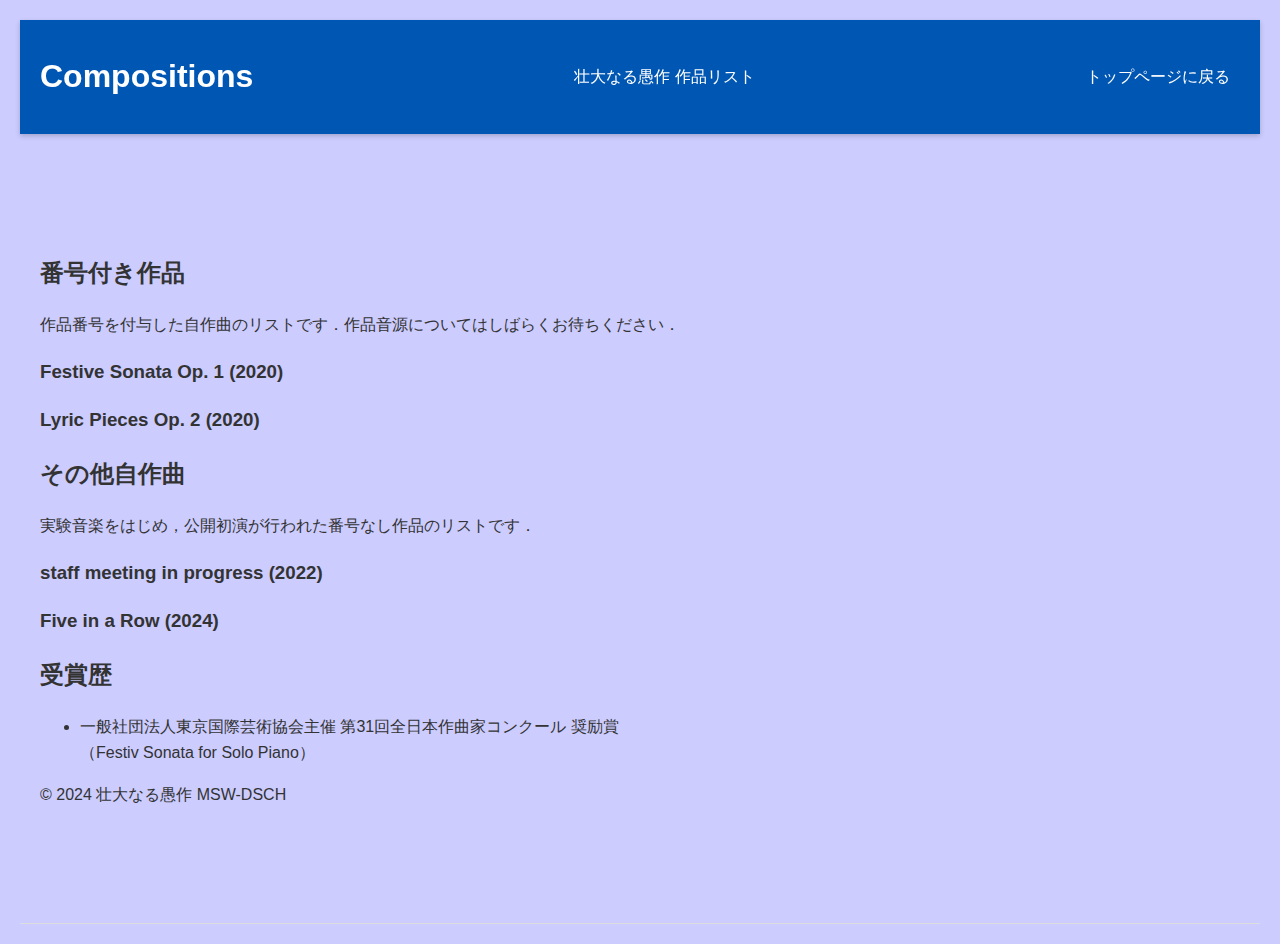
==== composition/index.html @ 325f62fa "made files" ====
<!DOCTYPE html>
<html lang="ja">
<head>
    <meta charset="UTF-8">
    <meta name="viewport" content="width=device-width, initial-scale=1.0">
    <title>作品集</title>
    <link rel="stylesheet" href="../style.css">
</head>
<body>
    <header>
        <h1>Compositions</h1>
        <p>壮大なる愚作 作品リスト</p>
        <a href="../index.html">トップページに戻る</a>
    </header>
    <section id="opus">
        <h2>番号付き作品</h2>
        <p>
            作品番号を付与した自作曲のリストです．作品音源についてはしばらくお待ちください．
        </p>
            <h3>Festive Sonata Op. 1 (2020)</h3>
            <h3>Lyric Pieces Op. 2 (2020)</h3>
        <h2>その他自作曲</h2>
        <p>
            実験音楽をはじめ，公開初演が行われた番号なし作品のリストです．
        </p>
            <h3>staff meeting in progress (2022)</h3>
            <h3>Five in a Row (2024)</h3>
        <h2>受賞歴</h2>
        <ul>
            <li>
                一般社団法人東京国際芸術協会主催 第31回全日本作曲家コンクール 奨励賞<br>
                （Festiv Sonata for Solo Piano）
            </li>
        </ul>
    <footer>
        <p>© 2024 壮大なる愚作 MSW-DSCH</p>
    </footer>
</body>
</html>
---- style.css ----
/* 全体のスタイル */
body {
    font-family: sans-serif, "MS Pゴシック";
    line-height: 1.6;
    margin: 20px;
    background-color: #CCCCFF;
    color: #333;
}

/* ヘッダーのスタイル */
header {
    position: sticky;
    top: 0;
    background-color: #0056b3;
    color: white;
    padding: 10px 20px;
    display: flex;
    justify-content: space-between;
    align-items: center;
    z-index: 1000; /* 他の要素の上に表示 */
    box-shadow: 0 2px 5px rgba(0, 0, 0, 0.2);
}

/* ヘッダー内のリンク */
header a {
    color: white;
    text-decoration: none;
    margin: 0 10px;
}

header a:hover {
    text-decoration: underline;
}

/* 各セクションのスタイル */
section {
    padding: 100px 20px;
    border-bottom: 1px solid #ddd;
}
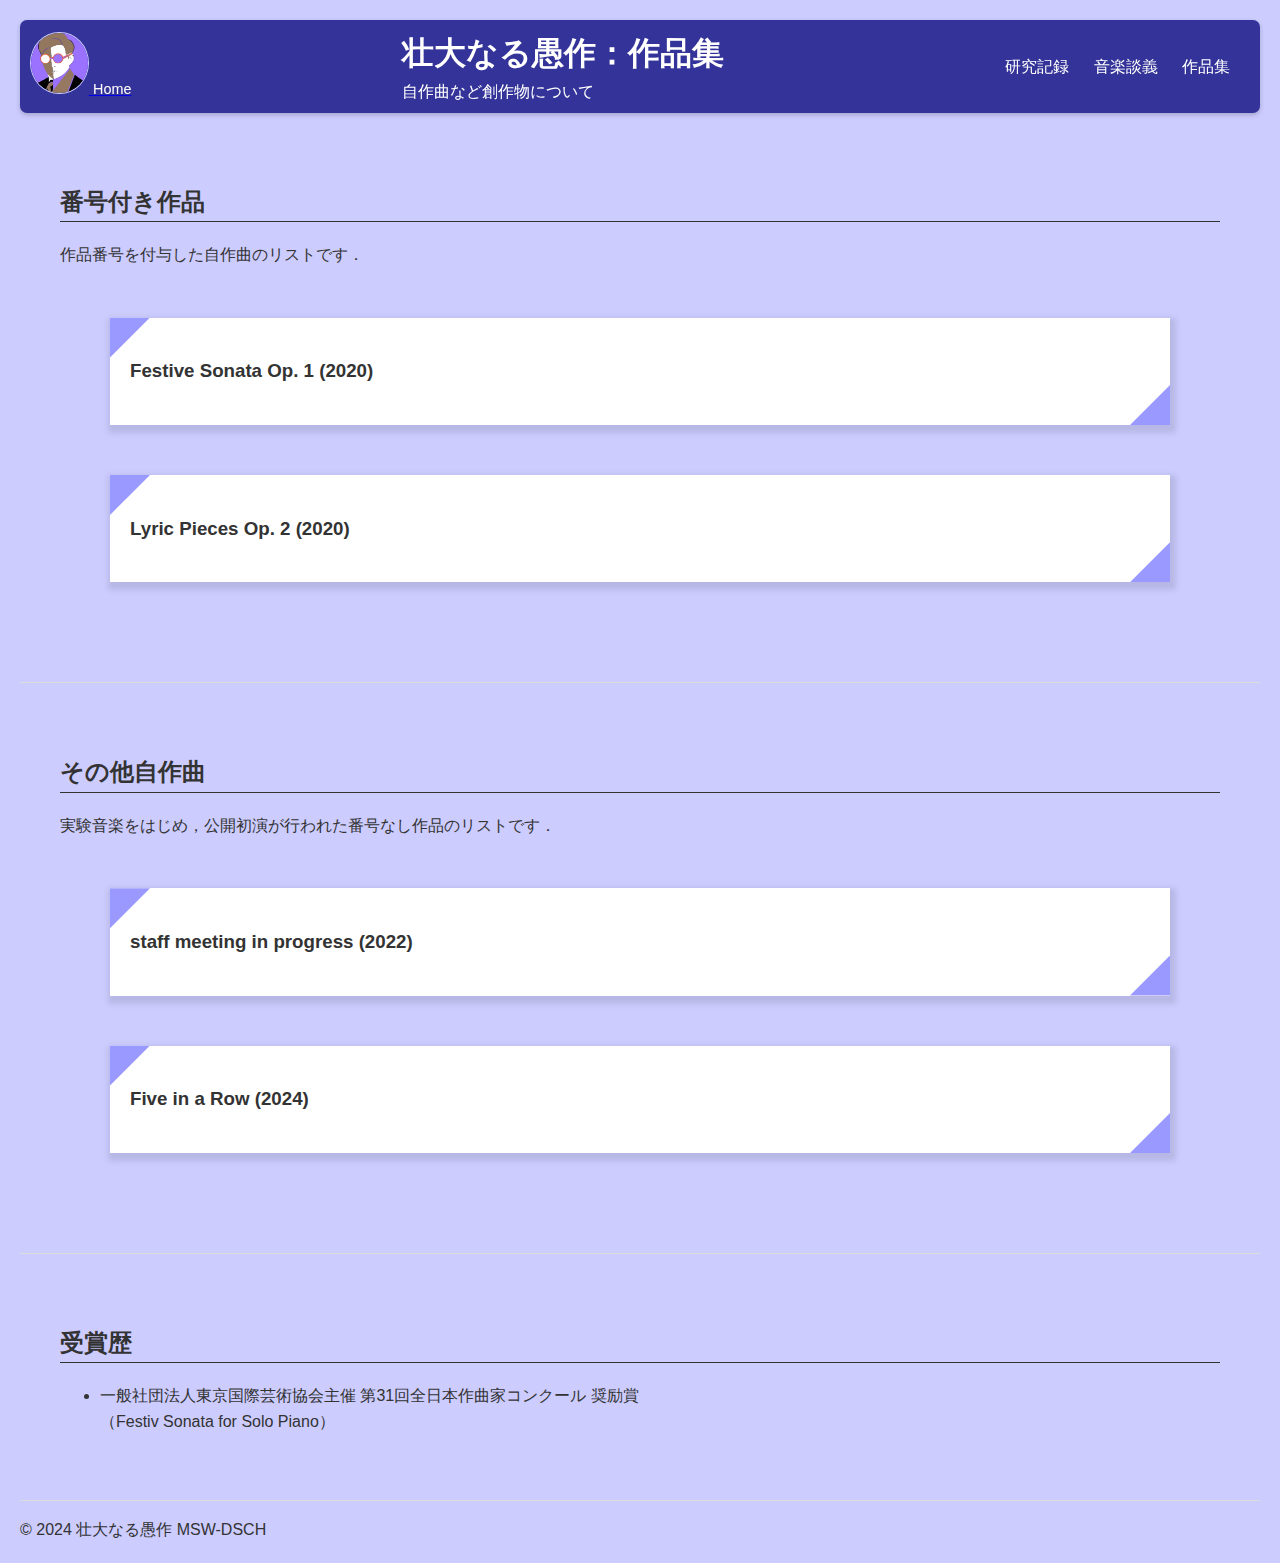
==== commit fc4bca05: "shape" ====
--- a/composition/index.html
+++ b/composition/index.html
@@ -8,23 +8,47 @@
 </head>
 <body>
     <header>
-        <h1>Compositions</h1>
-        <p>壮大なる愚作 作品リスト</p>
-        <a href="../index.html">トップページに戻る</a>
+        <div class="icon">
+            <a href="../index.html">
+                <img src="../icon.JPG" alt="トップページ">
+                <span>Home</span>
+            </a>
+        </div>
+        <div class="citetitle">
+            <h1>壮大なる愚作：作品集</h1>
+            自作曲など創作物について
+        </div>
+        <nav>
+            <a href="../research/index.html">研究記録</a>
+            <a href="../music/index.html">音楽談義</a>
+            <a href="../composition/index.html">作品集</a>
+        </nav>
     </header>
     <section id="opus">
         <h2>番号付き作品</h2>
         <p>
-            作品番号を付与した自作曲のリストです．作品音源についてはしばらくお待ちください．
+            作品番号を付与した自作曲のリストです．
         </p>
-            <h3>Festive Sonata Op. 1 (2020)</h3>
-            <h3>Lyric Pieces Op. 2 (2020)</h3>
+            <div class="sticker">
+                <h3>Festive Sonata Op. 1 (2020)</h3>
+            </div>
+            <div class="sticker">
+                <h3>Lyric Pieces Op. 2 (2020)</h3>
+            </div>
+    </section>
+    <section id="otherpieces">
         <h2>その他自作曲</h2>
         <p>
             実験音楽をはじめ，公開初演が行われた番号なし作品のリストです．
         </p>
-            <h3>staff meeting in progress (2022)</h3>
-            <h3>Five in a Row (2024)</h3>
+            <div class="sticker">
+                <h3>staff meeting in progress (2022)</h3>
+            </div>
+            <div class="sticker">
+                <h3>Five in a Row (2024)</h3>
+            </div>
+    </section>
+    <section id="prize">
         <h2>受賞歴</h2>
         <ul>
             <li>
@@ -32,6 +56,7 @@
                 （Festiv Sonata for Solo Piano）
             </li>
         </ul>
+    </section>
     <footer>
         <p>© 2024 壮大なる愚作 MSW-DSCH</p>
     </footer>
--- a/style.css
+++ b/style.css
@@ -1,6 +1,7 @@
 /* 全体のスタイル */
 body {
-    font-family: sans-serif, "MS Pゴシック";
+    font-family: "MS Pゴシック", sans-serif;
+    font-size: 16px;
     line-height: 1.6;
     margin: 20px;
     background-color: #CCCCFF;
@@ -11,29 +12,127 @@
 header {
     position: sticky;
     top: 0;
-    background-color: #0056b3;
+    background-color: #333399;
     color: white;
-    padding: 10px 20px;
+    padding: 8px 20px 8px 10px;
     display: flex;
     justify-content: space-between;
+    border-radius: 7px;
     align-items: center;
-    z-index: 1000; /* 他の要素の上に表示 */
+    z-index: 1000;
     box-shadow: 0 2px 5px rgba(0, 0, 0, 0.2);
 }
 
-/* ヘッダー内のリンク */
-header a {
+.icon {
+    display: flex;
+    flex-direction: column;
+    text-align: center;
+    margin: 0px;
+    color: white;
+}
+
+.icon a:hover {
+    color: #ffcc00;
+}
+
+.icon img {
+    height: 60px;
+    weight: 60px;
+    border-radius: 50%;
+    object-fit: cover;
+    border: 1px solid #CCCCFF;
+}
+
+.icon img:hover {
+    transform: scale(1.1);
+    transition: transform 0.3s ease;
+}
+
+.icon span {
+    font-size: 0.9rem;
+    color: white;
+}
+
+.citetitle {
+    display: flex;
+    flex-direction: column;
+    text-align: left;
+    font-size: 1.2rem
+    color: white;
+}
+
+.citetitle h1 {
+    font-size: 2.0rem;
+    color: white;
+    margin: 0px;
+}
+
+header nav a {
     color: white;
     text-decoration: none;
     margin: 0 10px;
 }
 
-header a:hover {
+header nav a:hover {
     text-decoration: underline;
 }
 
 /* 各セクションのスタイル */
 section {
-    padding: 100px 20px;
+    padding: 50px 40px;
     border-bottom: 1px solid #ddd;
+}
+
+h2 {
+    text-size: 20px;
+    border-bottom: 1px solid #333;
+}
+
+.sticker {
+    position: relative;
+    margin: 50px;
+    padding: 20px;
+    background-color: #fff;
+    box-shadow: 2px 4px 6px 4px rgba(0, 0, 0, 0.1);
+}
+
+.sticker::before {
+    content: "";
+    position: absolute;
+    top: 0;
+    left: 0;
+    width: 40px;
+    height: 40px;
+    background-color: #9999FF;
+    boder: none;
+    clip-path: polygon(0% 0%, 100% 0, 0 100%);
+    z-index: 1;
+}
+
+.sticker::after {
+    content: "";
+    position: absolute;
+    bottom: 0;
+    right: 0;
+    width: 40px;
+    height: 40px;
+    background-color: #9999FF;
+    boder: none;
+    clip-path: polygon(100% 100%, 100% 0, 0 100%);
+    z-index: 1;
+}
+
+/* 前文 */
+#poem {
+    text-align: center;
+    line-height: 42px;
+    font-size: 13px;
+}
+
+#poem h2 {
+    text-decoration: none;
+}
+
+#poem p {
+    padding: 10px 0;
 }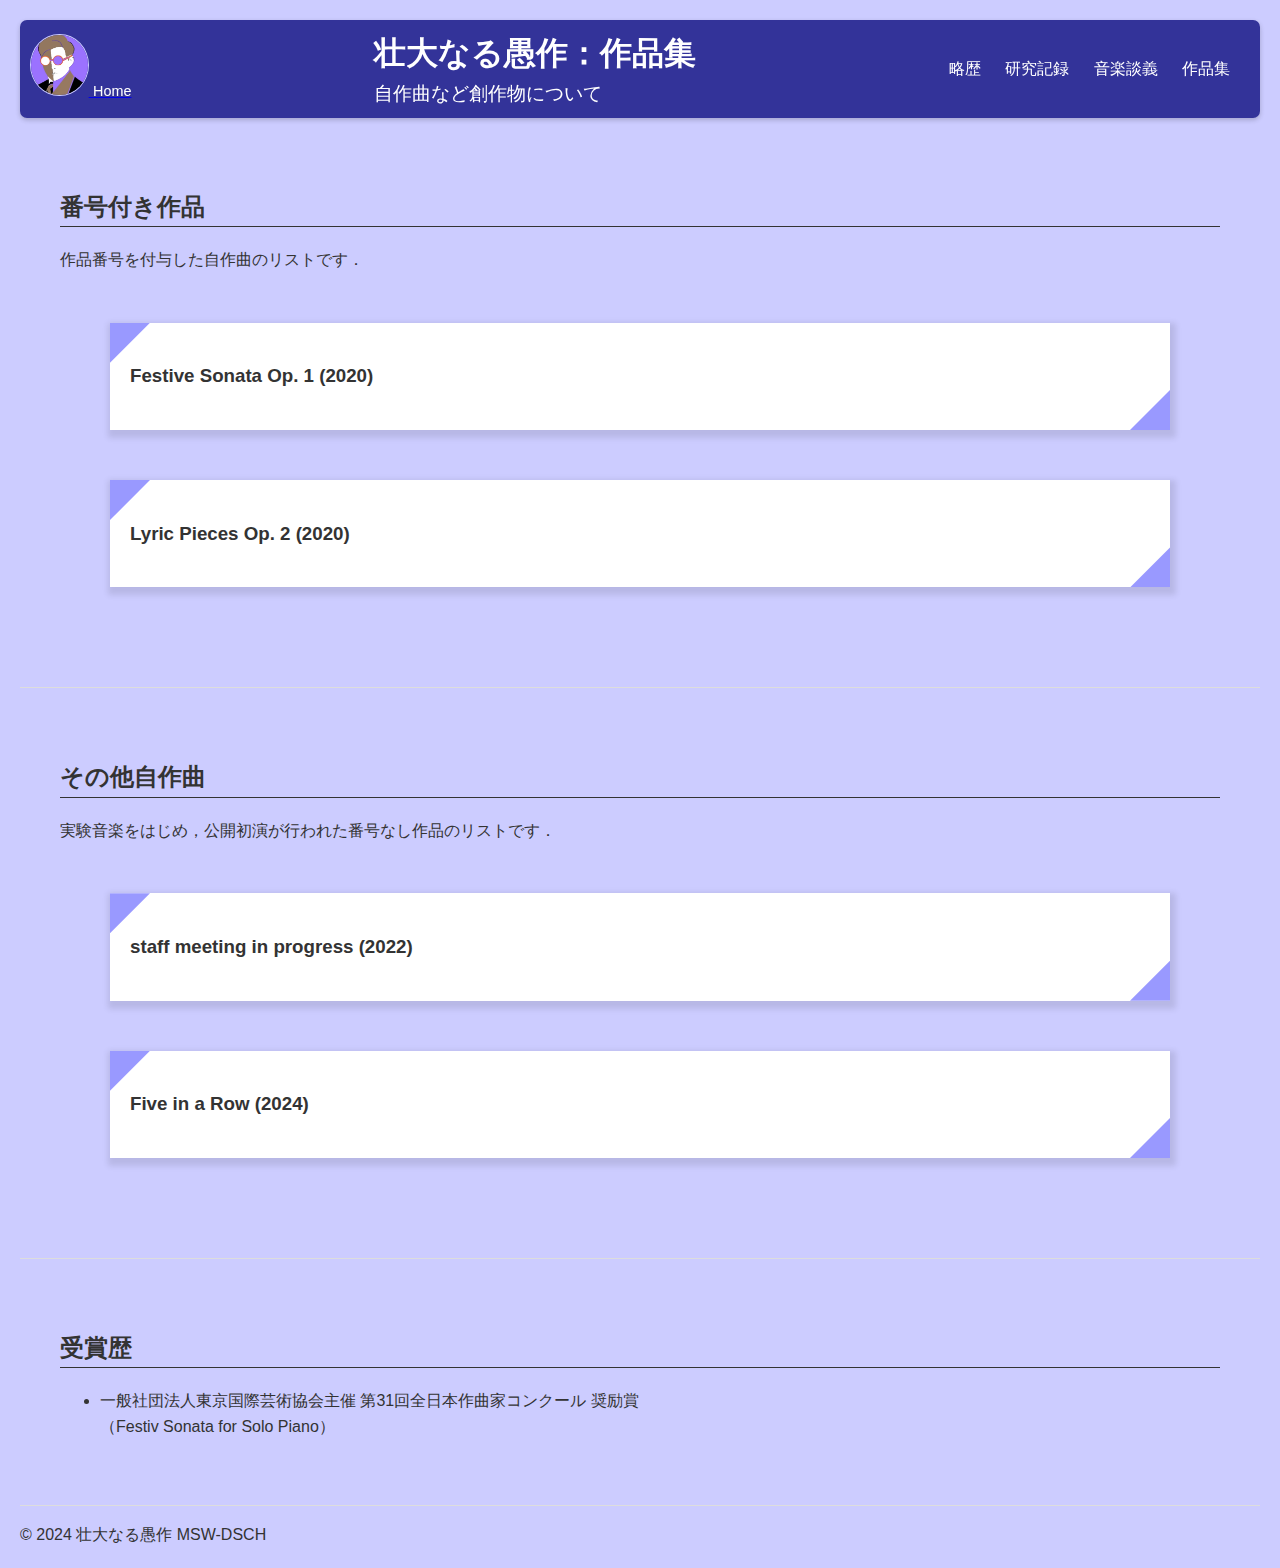
==== commit d37cdc6e: "introduction" ====
--- a/composition/index.html
+++ b/composition/index.html
@@ -19,6 +19,7 @@
             自作曲など創作物について
         </div>
         <nav>
+            <a href="../introduction/index.html">略歴</a>
             <a href="../research/index.html">研究記録</a>
             <a href="../music/index.html">音楽談義</a>
             <a href="../composition/index.html">作品集</a>
--- a/style.css
+++ b/style.css
@@ -57,7 +57,7 @@
     display: flex;
     flex-direction: column;
     text-align: left;
-    font-size: 1.2rem
+    font-size: 1.2rem;
     color: white;
 }
 
@@ -131,8 +131,9 @@
 
 #poem h2 {
     text-decoration: none;
+    border-bottom: none;
 }
 
 #poem p {
     padding: 10px 0;
-}+}
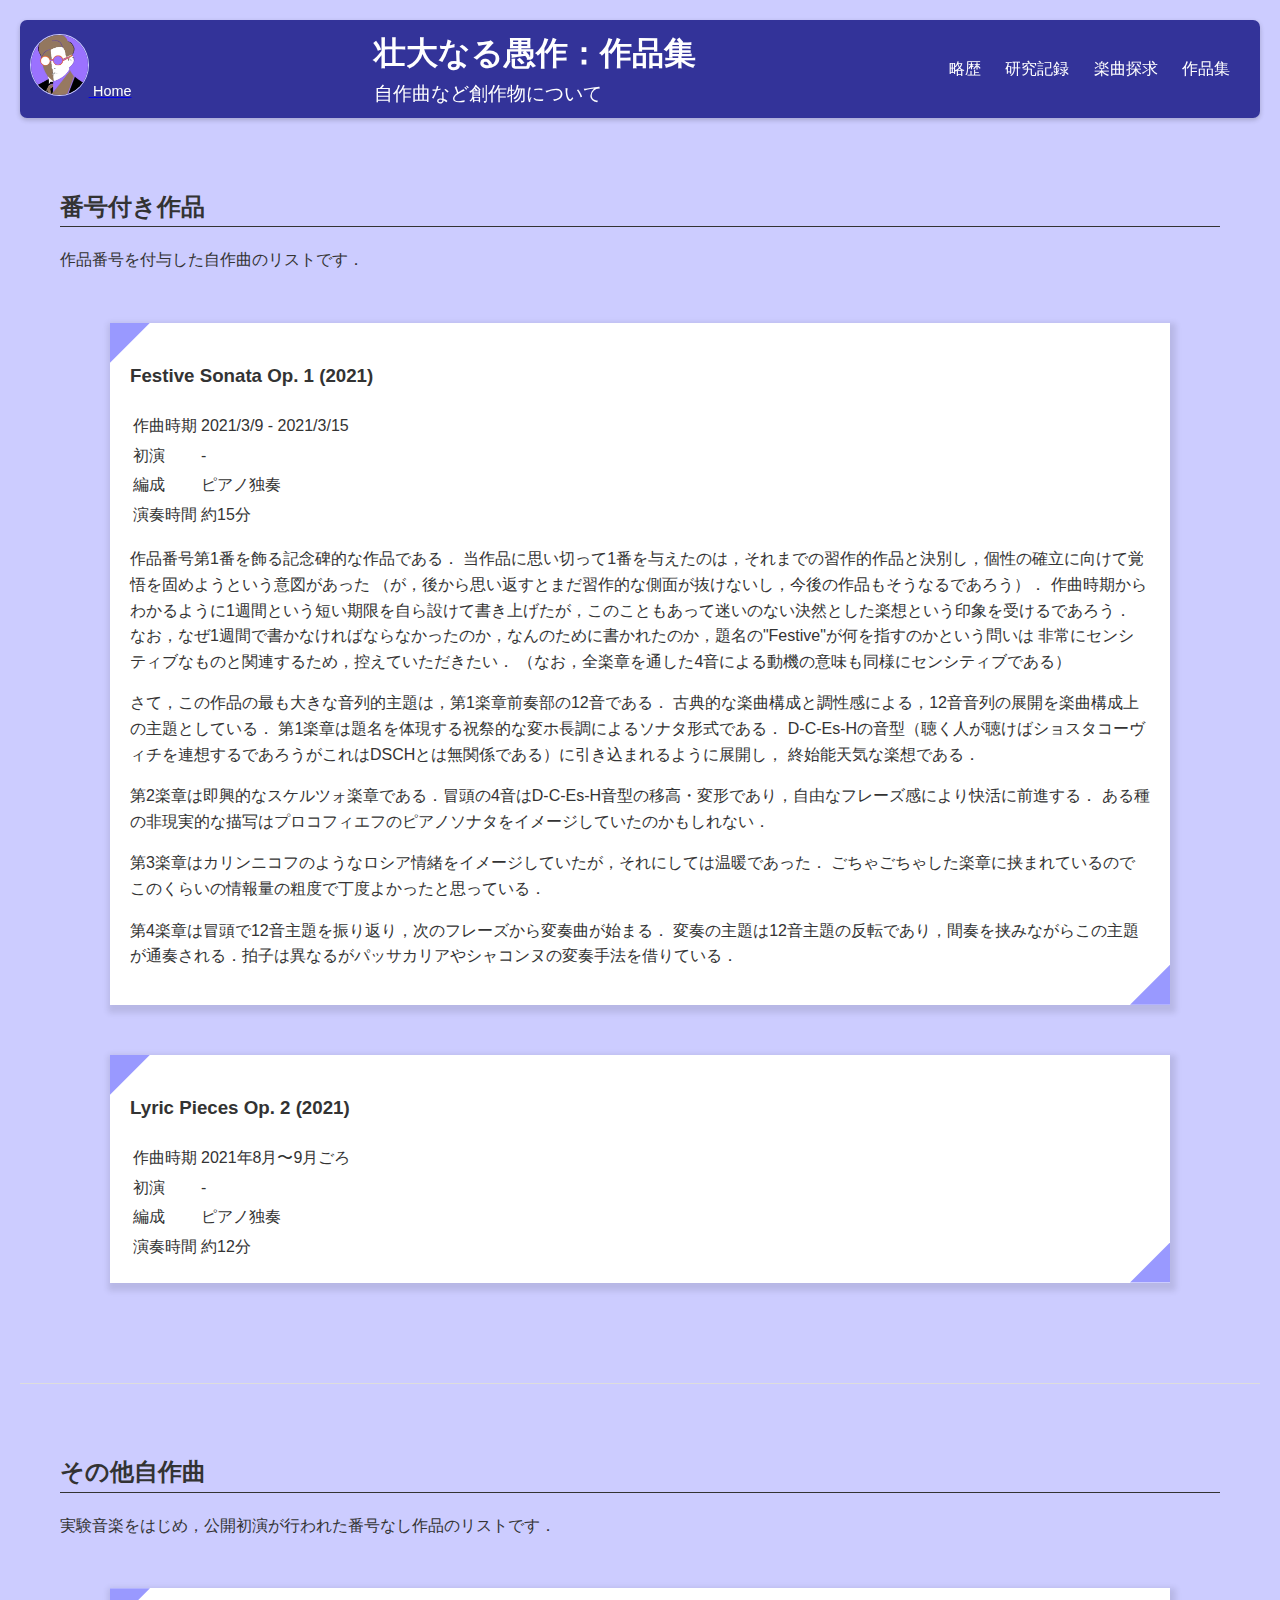
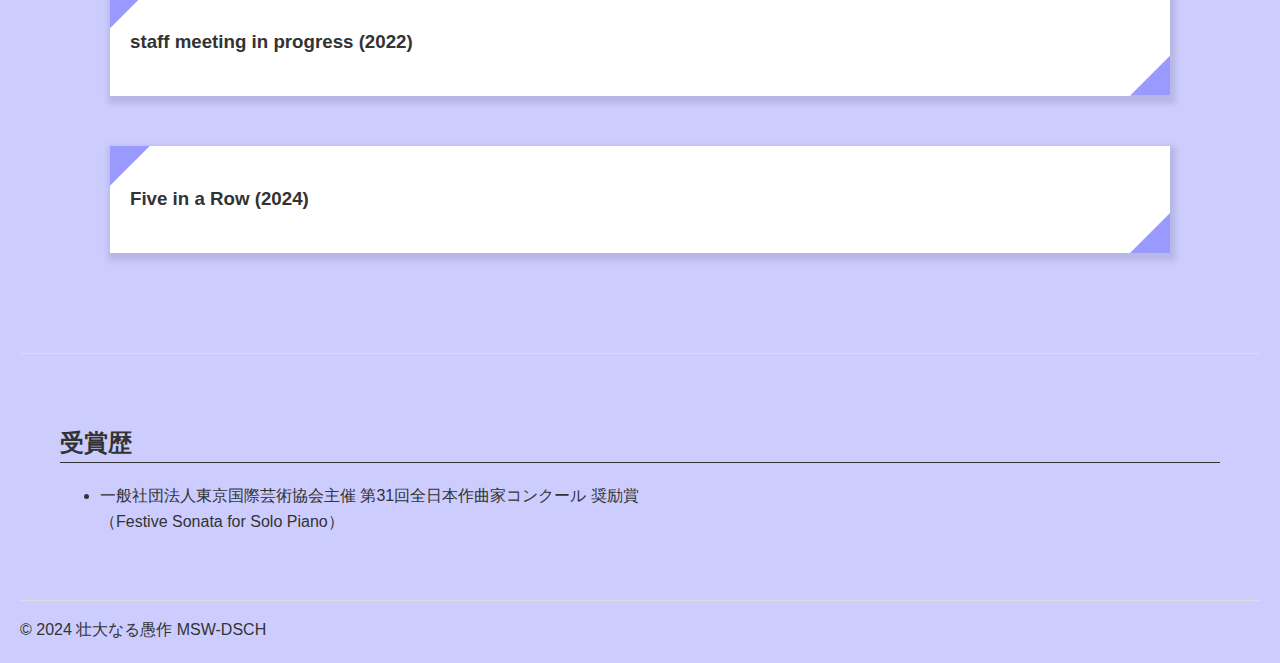
==== commit 4d0b5515: "Update index.html" ====
--- a/composition/index.html
+++ b/composition/index.html
@@ -21,7 +21,7 @@
         <nav>
             <a href="../introduction/index.html">略歴</a>
             <a href="../research/index.html">研究記録</a>
-            <a href="../music/index.html">音楽談義</a>
+            <a href="../music/index.html">楽曲探求</a>
             <a href="../composition/index.html">作品集</a>
         </nav>
     </header>
@@ -31,10 +31,50 @@
             作品番号を付与した自作曲のリストです．
         </p>
             <div class="sticker">
-                <h3>Festive Sonata Op. 1 (2020)</h3>
+                <h3>Festive Sonata Op. 1 (2021)</h3>
+                <table>
+                    <tr><td>作曲時期</td><td>2021/3/9 - 2021/3/15</td></tr>
+                    <tr><td>初演</td><td> - </td></tr>
+                    <tr><td>編成</td><td>ピアノ独奏</td></tr>
+                    <tr><td>演奏時間</td><td>約15分</td></tr>
+                </table>
+                <p>
+                    作品番号第1番を飾る記念碑的な作品である．
+                    当作品に思い切って1番を与えたのは，それまでの習作的作品と決別し，個性の確立に向けて覚悟を固めようという意図があった
+                    （が，後から思い返すとまだ習作的な側面が抜けないし，今後の作品もそうなるであろう）．
+                    作曲時期からわかるように1週間という短い期限を自ら設けて書き上げたが，このこともあって迷いのない決然とした楽想という印象を受けるであろう．
+                    なお，なぜ1週間で書かなければならなかったのか，なんのために書かれたのか，題名の"Festive"が何を指すのかという問いは
+                    非常にセンシティブなものと関連するため，控えていただきたい．
+                    （なお，全楽章を通した4音による動機の意味も同様にセンシティブである）
+                </p>
+                <p>
+                    さて，この作品の最も大きな音列的主題は，第1楽章前奏部の12音である．
+                    古典的な楽曲構成と調性感による，12音音列の展開を楽曲構成上の主題としている．
+                    第1楽章は題名を体現する祝祭的な変ホ長調によるソナタ形式である．
+                    D-C-Es-Hの音型（聴く人が聴けばショスタコーヴィチを連想するであろうがこれはDSCHとは無関係である）に引き込まれるように展開し，
+                    終始能天気な楽想である．
+                </p>
+                <p>
+                    第2楽章は即興的なスケルツォ楽章である．冒頭の4音はD-C-Es-H音型の移高・変形であり，自由なフレーズ感により快活に前進する．
+                    ある種の非現実的な描写はプロコフィエフのピアノソナタをイメージしていたのかもしれない．
+                </p>
+                <p>
+                    第3楽章はカリンニコフのようなロシア情緒をイメージしていたが，それにしては温暖であった．
+                    ごちゃごちゃした楽章に挟まれているのでこのくらいの情報量の粗度で丁度よかったと思っている．
+                </p>
+                <p>
+                    第4楽章は冒頭で12音主題を振り返り，次のフレーズから変奏曲が始まる．
+                    変奏の主題は12音主題の反転であり，間奏を挟みながらこの主題が通奏される．拍子は異なるがパッサカリアやシャコンヌの変奏手法を借りている．
+                </p>
             </div>
             <div class="sticker">
-                <h3>Lyric Pieces Op. 2 (2020)</h3>
+                <h3>Lyric Pieces Op. 2 (2021)</h3>
+                <table>
+                    <tr><td>作曲時期</td><td>2021年8月〜9月ごろ</td></tr>
+                    <tr><td>初演</td><td> - </td></tr>
+                    <tr><td>編成</td><td>ピアノ独奏</td></tr>
+                    <tr><td>演奏時間</td><td>約12分</td></tr>
+                </table>
             </div>
     </section>
     <section id="otherpieces">
@@ -54,7 +94,7 @@
         <ul>
             <li>
                 一般社団法人東京国際芸術協会主催 第31回全日本作曲家コンクール 奨励賞<br>
-                （Festiv Sonata for Solo Piano）
+                （Festive Sonata for Solo Piano）
             </li>
         </ul>
     </section>
@@ -62,4 +102,4 @@
         <p>© 2024 壮大なる愚作 MSW-DSCH</p>
     </footer>
 </body>
-</html>+</html>
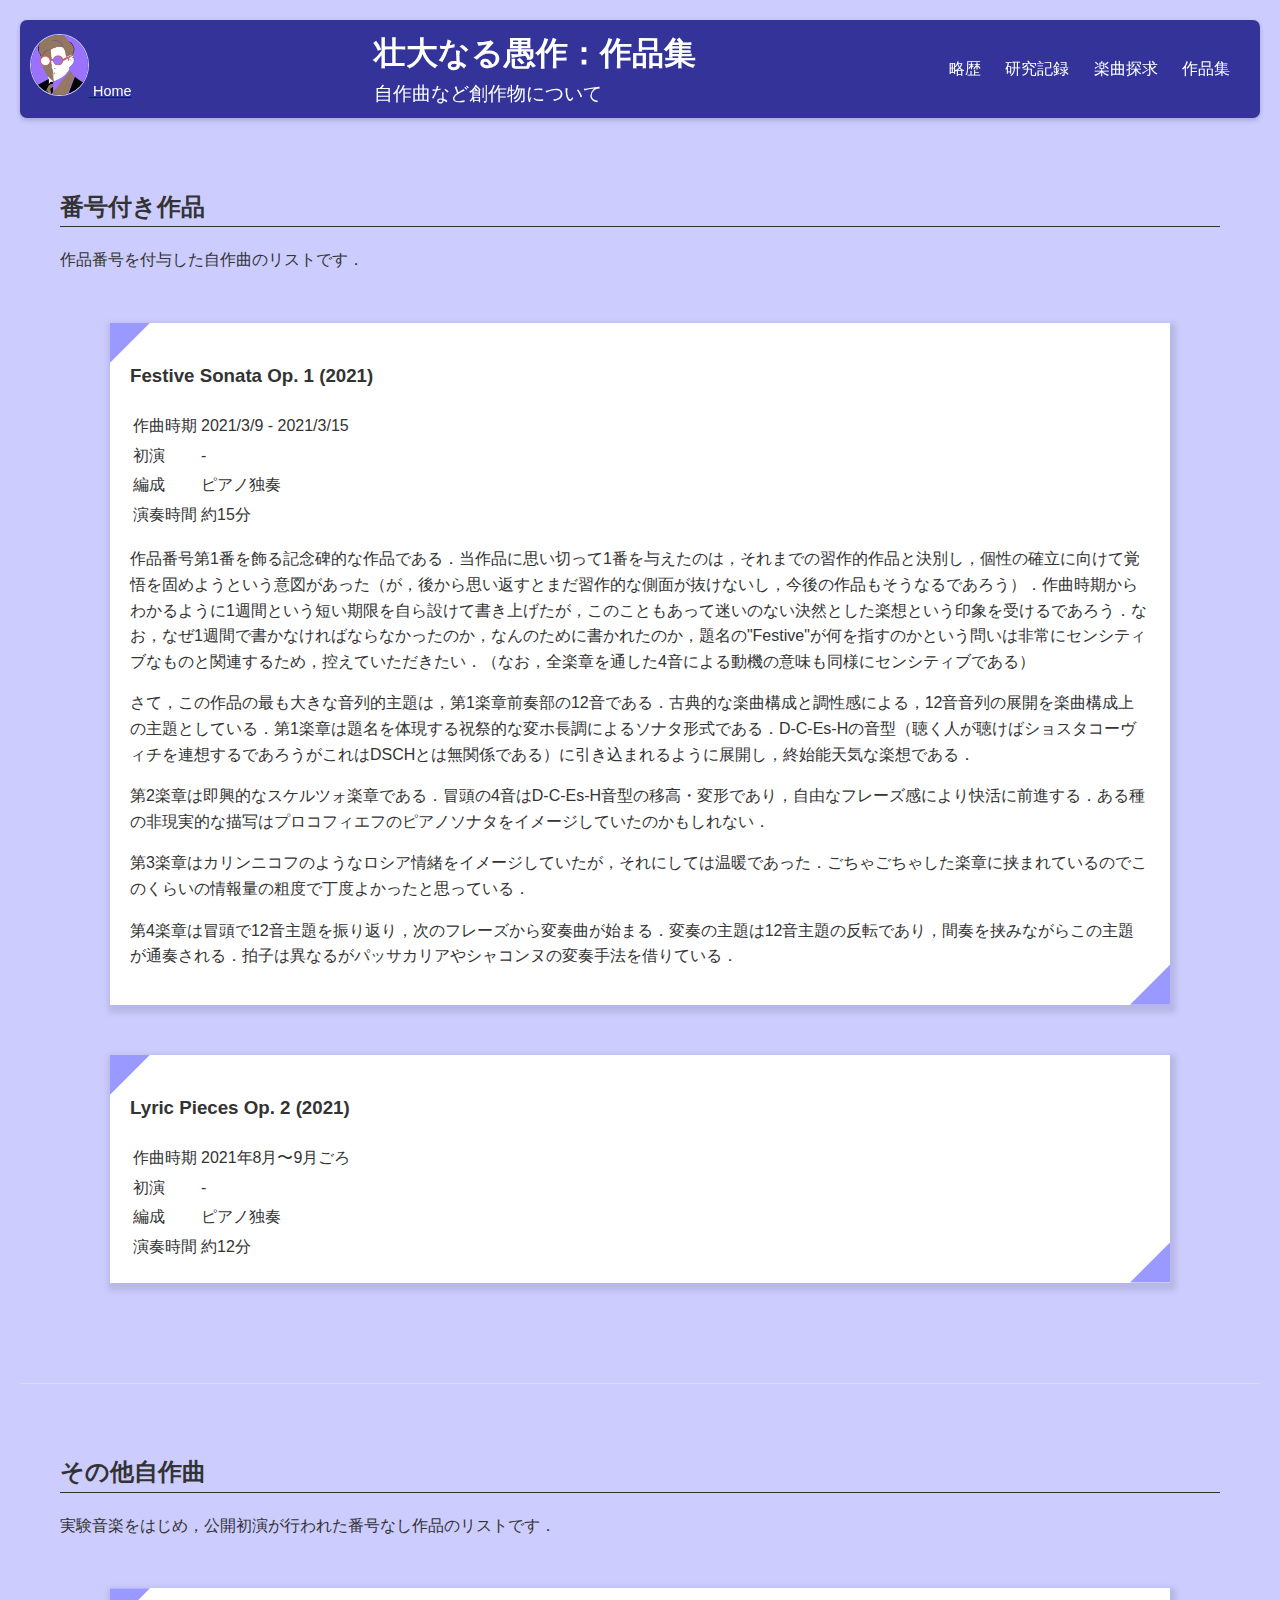
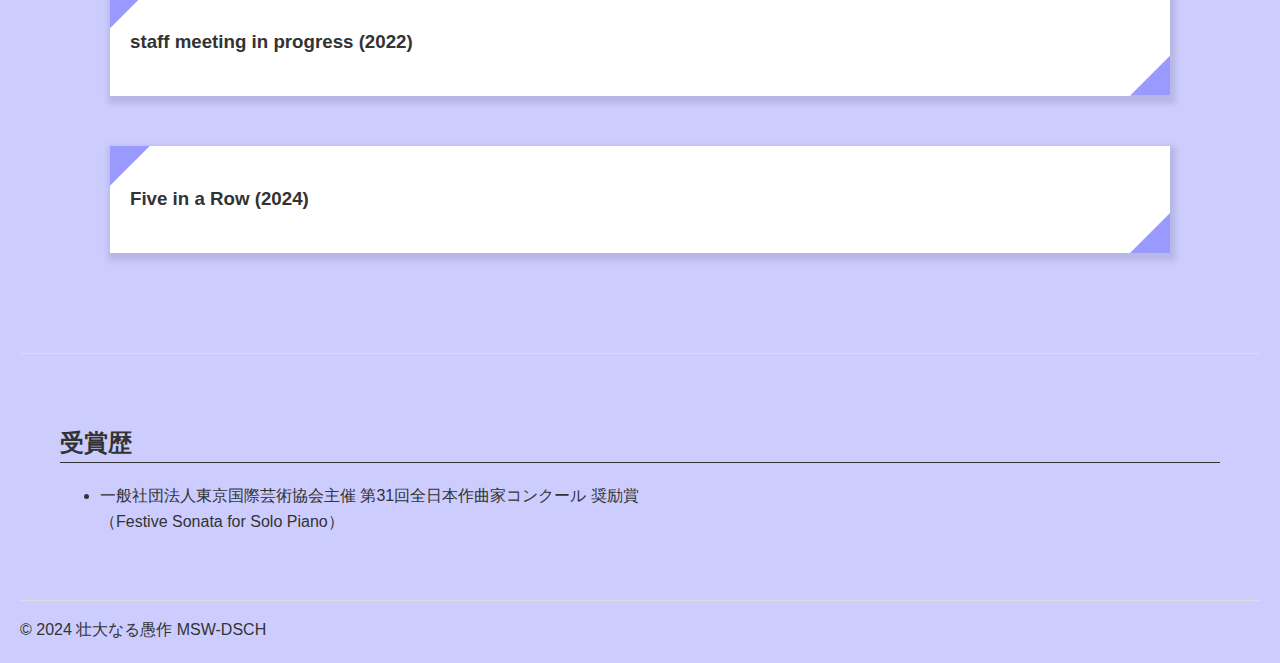
==== commit f9c454b4: "Update index.html" ====
--- a/composition/index.html
+++ b/composition/index.html
@@ -39,32 +39,19 @@
                     <tr><td>演奏時間</td><td>約15分</td></tr>
                 </table>
                 <p>
-                    作品番号第1番を飾る記念碑的な作品である．
-                    当作品に思い切って1番を与えたのは，それまでの習作的作品と決別し，個性の確立に向けて覚悟を固めようという意図があった
-                    （が，後から思い返すとまだ習作的な側面が抜けないし，今後の作品もそうなるであろう）．
-                    作曲時期からわかるように1週間という短い期限を自ら設けて書き上げたが，このこともあって迷いのない決然とした楽想という印象を受けるであろう．
-                    なお，なぜ1週間で書かなければならなかったのか，なんのために書かれたのか，題名の"Festive"が何を指すのかという問いは
-                    非常にセンシティブなものと関連するため，控えていただきたい．
-                    （なお，全楽章を通した4音による動機の意味も同様にセンシティブである）
+                    作品番号第1番を飾る記念碑的な作品である．当作品に思い切って1番を与えたのは，それまでの習作的作品と決別し，個性の確立に向けて覚悟を固めようという意図があった（が，後から思い返すとまだ習作的な側面が抜けないし，今後の作品もそうなるであろう）．作曲時期からわかるように1週間という短い期限を自ら設けて書き上げたが，このこともあって迷いのない決然とした楽想という印象を受けるであろう．なお，なぜ1週間で書かなければならなかったのか，なんのために書かれたのか，題名の"Festive"が何を指すのかという問いは非常にセンシティブなものと関連するため，控えていただきたい．（なお，全楽章を通した4音による動機の意味も同様にセンシティブである）
                 </p>
                 <p>
-                    さて，この作品の最も大きな音列的主題は，第1楽章前奏部の12音である．
-                    古典的な楽曲構成と調性感による，12音音列の展開を楽曲構成上の主題としている．
-                    第1楽章は題名を体現する祝祭的な変ホ長調によるソナタ形式である．
-                    D-C-Es-Hの音型（聴く人が聴けばショスタコーヴィチを連想するであろうがこれはDSCHとは無関係である）に引き込まれるように展開し，
-                    終始能天気な楽想である．
+                    さて，この作品の最も大きな音列的主題は，第1楽章前奏部の12音である．古典的な楽曲構成と調性感による，12音音列の展開を楽曲構成上の主題としている．第1楽章は題名を体現する祝祭的な変ホ長調によるソナタ形式である．D-C-Es-Hの音型（聴く人が聴けばショスタコーヴィチを連想するであろうがこれはDSCHとは無関係である）に引き込まれるように展開し，終始能天気な楽想である．
                 </p>
                 <p>
-                    第2楽章は即興的なスケルツォ楽章である．冒頭の4音はD-C-Es-H音型の移高・変形であり，自由なフレーズ感により快活に前進する．
-                    ある種の非現実的な描写はプロコフィエフのピアノソナタをイメージしていたのかもしれない．
+                    第2楽章は即興的なスケルツォ楽章である．冒頭の4音はD-C-Es-H音型の移高・変形であり，自由なフレーズ感により快活に前進する．ある種の非現実的な描写はプロコフィエフのピアノソナタをイメージしていたのかもしれない．
                 </p>
                 <p>
-                    第3楽章はカリンニコフのようなロシア情緒をイメージしていたが，それにしては温暖であった．
-                    ごちゃごちゃした楽章に挟まれているのでこのくらいの情報量の粗度で丁度よかったと思っている．
+                    第3楽章はカリンニコフのようなロシア情緒をイメージしていたが，それにしては温暖であった．ごちゃごちゃした楽章に挟まれているのでこのくらいの情報量の粗度で丁度よかったと思っている．
                 </p>
                 <p>
-                    第4楽章は冒頭で12音主題を振り返り，次のフレーズから変奏曲が始まる．
-                    変奏の主題は12音主題の反転であり，間奏を挟みながらこの主題が通奏される．拍子は異なるがパッサカリアやシャコンヌの変奏手法を借りている．
+                    第4楽章は冒頭で12音主題を振り返り，次のフレーズから変奏曲が始まる．変奏の主題は12音主題の反転であり，間奏を挟みながらこの主題が通奏される．拍子は異なるがパッサカリアやシャコンヌの変奏手法を借りている．
                 </p>
             </div>
             <div class="sticker">
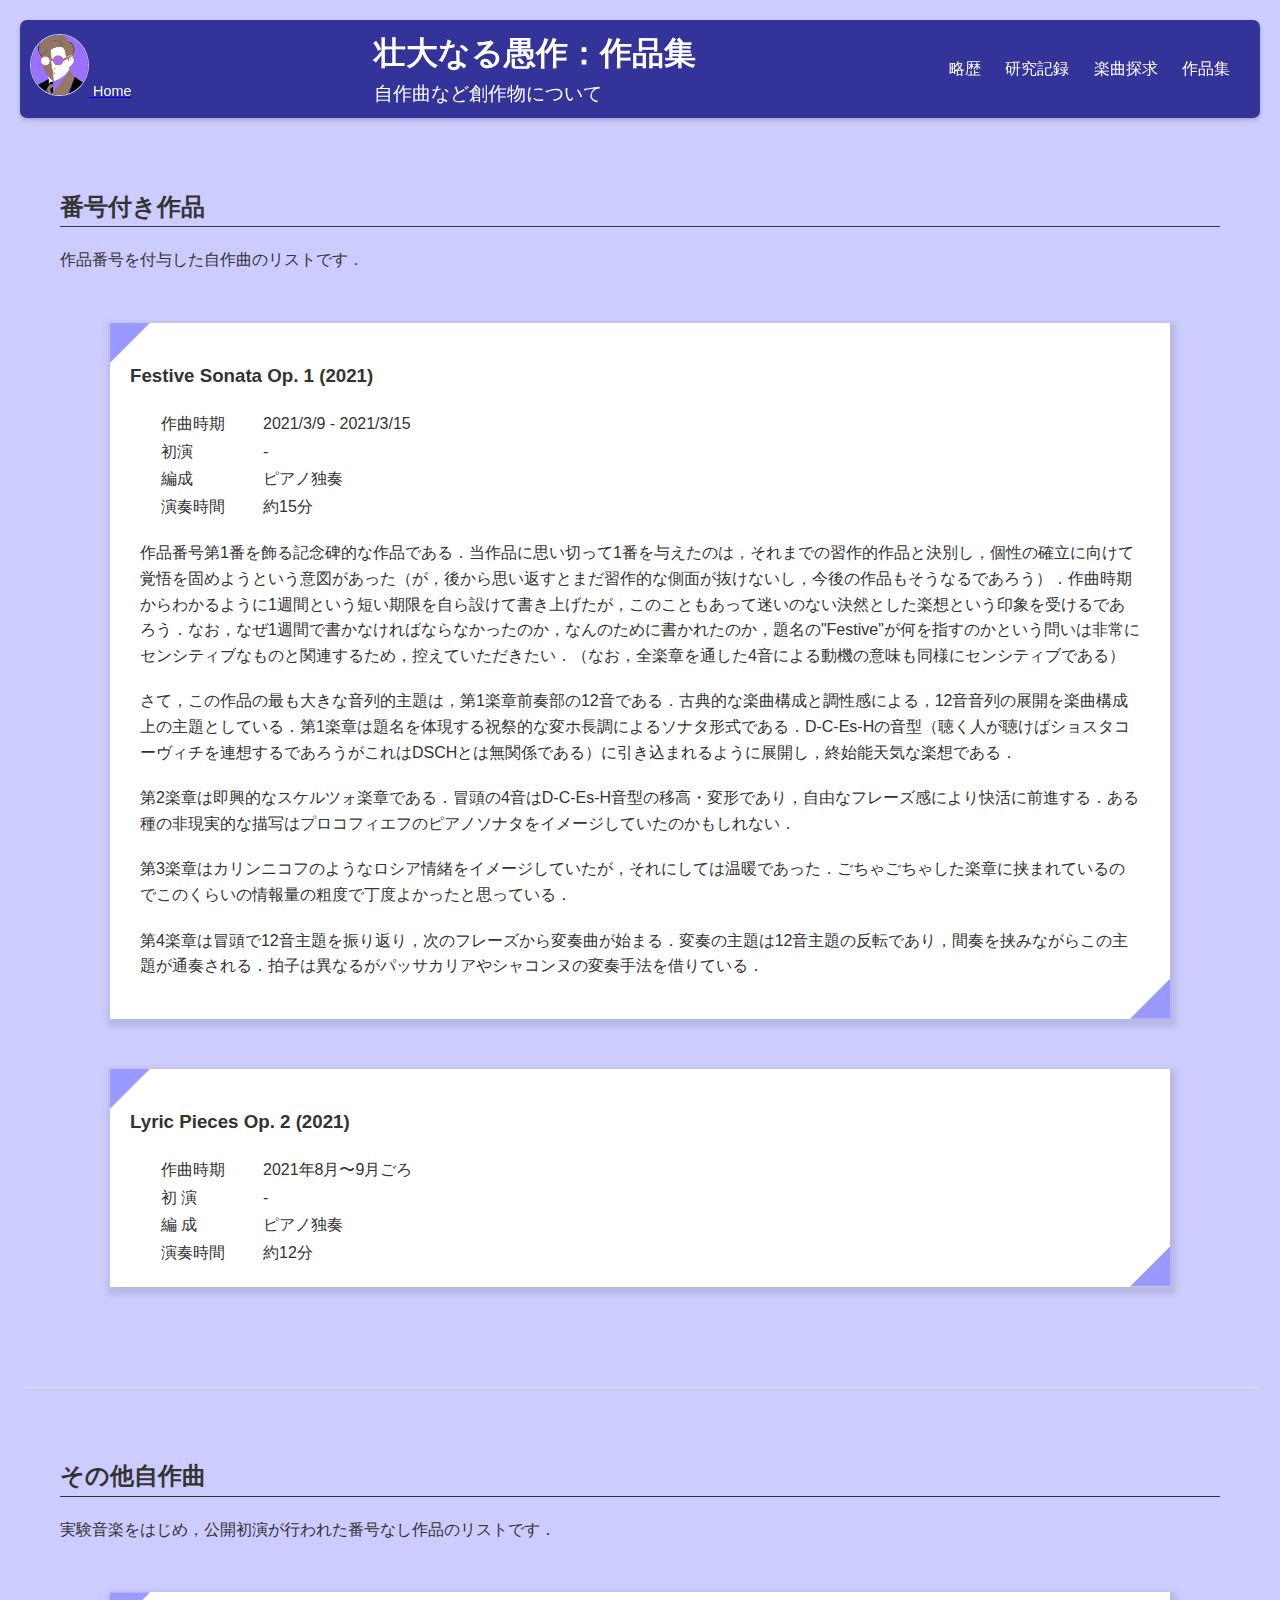
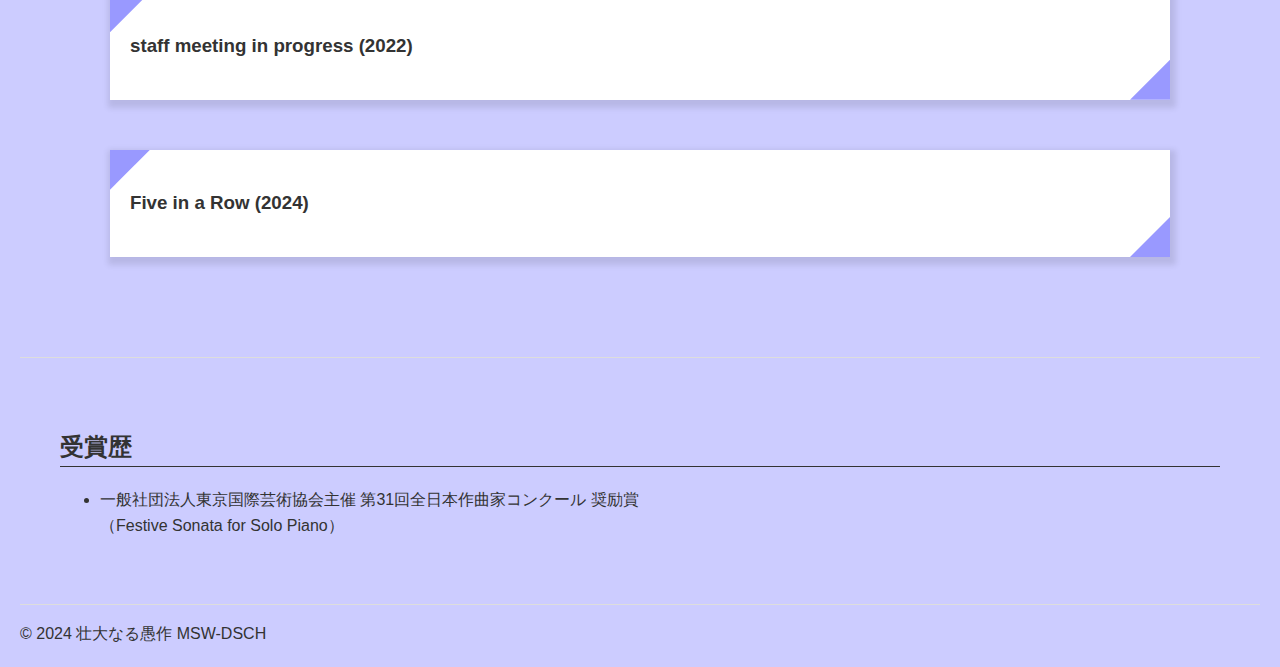
==== commit cbcaed1b: "music" ====
--- a/composition/index.html
+++ b/composition/index.html
@@ -58,8 +58,8 @@
                 <h3>Lyric Pieces Op. 2 (2021)</h3>
                 <table>
                     <tr><td>作曲時期</td><td>2021年8月〜9月ごろ</td></tr>
-                    <tr><td>初演</td><td> - </td></tr>
-                    <tr><td>編成</td><td>ピアノ独奏</td></tr>
+                    <tr><td>初 演</td><td> - </td></tr>
+                    <tr><td>編 成</td><td>ピアノ独奏</td></tr>
                     <tr><td>演奏時間</td><td>約12分</td></tr>
                 </table>
             </div>
--- a/style.css
+++ b/style.css
@@ -6,6 +6,10 @@
     margin: 20px;
     background-color: #CCCCFF;
     color: #333;
+}
+
+.cyrillic {
+    font-family: "Arial", sans-serif;
 }
 
 /* ヘッダーのスタイル */
@@ -122,6 +126,21 @@
     z-index: 1;
 }
 
+.sticker table {
+    border-collapse: collapse;
+    margin: 0px 30px;
+}
+
+.sticker table tr td:first-child {
+    width: 100px;
+    text-align: justify;
+    margin: 0px 20px;
+}
+
+.sticker p {
+    margin: 20px 10px;
+}
+
 /* 前文 */
 #poem {
     text-align: center;
@@ -137,3 +156,19 @@
 #poem p {
     padding: 10px 0;
 }
+
+/* 引用 */
+.citation {
+    font-style: italic;
+    font-size: 12px;
+}
+
+.citation h4 {
+    margin: 0px;
+    padding: 0px;
+}
+
+.citation ul li {
+    margin: 0px;
+    padding: 0px;
+}
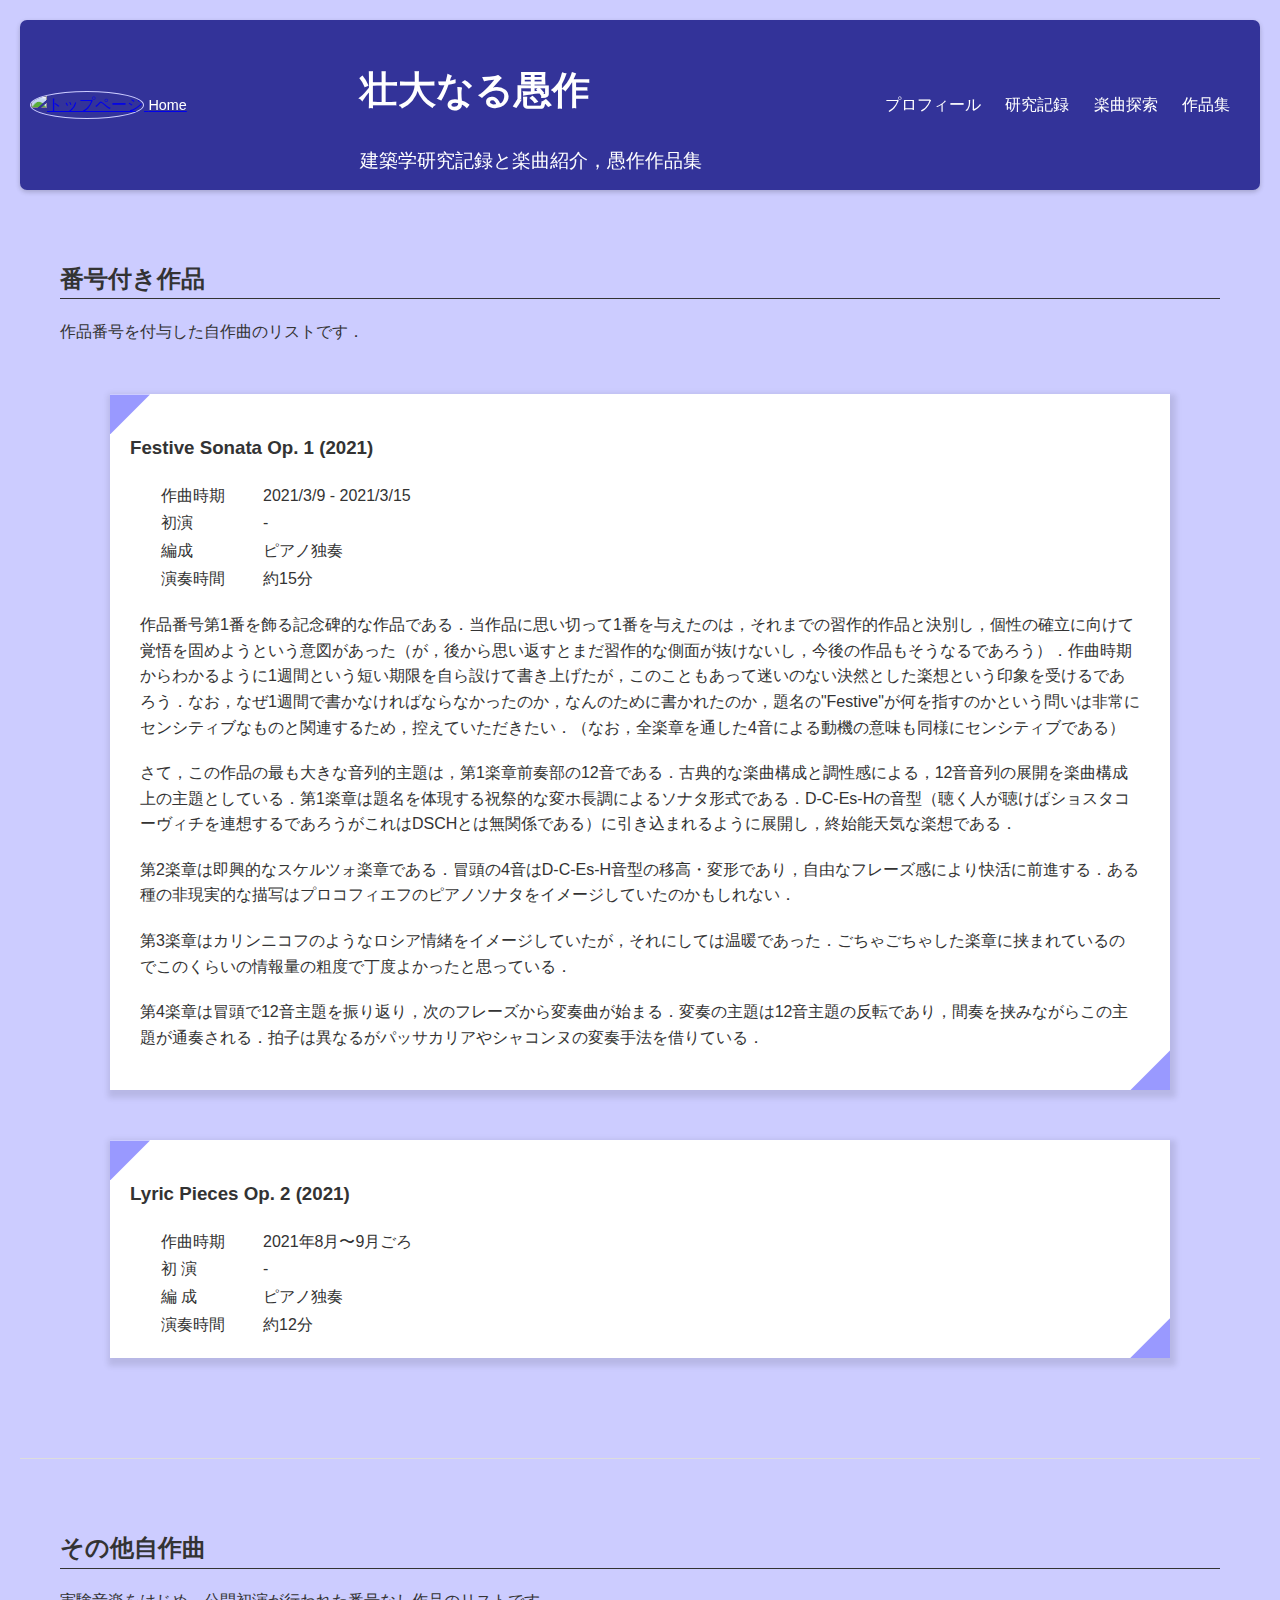
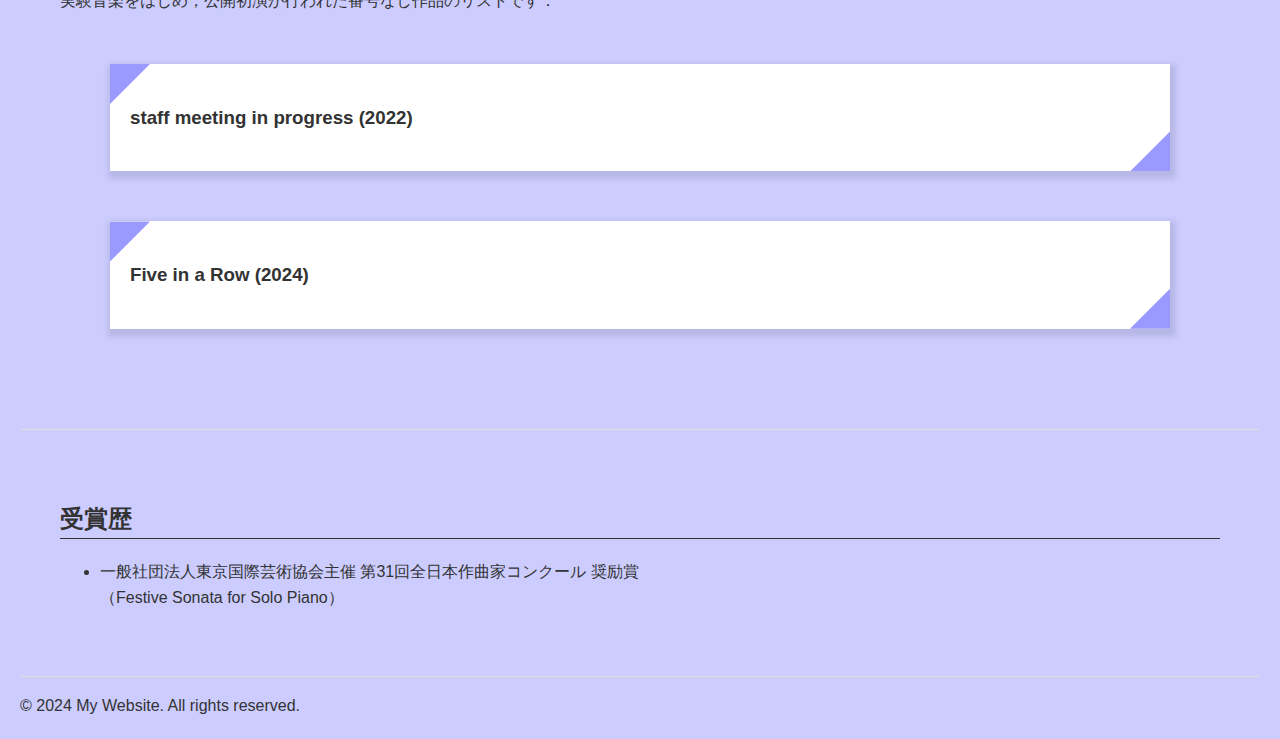
==== commit 192338c4: "aaaa" ====
--- a/composition/index.html
+++ b/composition/index.html
@@ -1,80 +1,104 @@
 <!DOCTYPE html>
 <html lang="ja">
+
 <head>
     <meta charset="UTF-8">
     <meta name="viewport" content="width=device-width, initial-scale=1.0">
     <title>作品集</title>
     <link rel="stylesheet" href="../style.css">
+    <script>
+        document.addEventListener("DOMContentLoaded", () => {
+            fetch("../header.html")
+                .then(response => response.text())
+                .then(data => {
+                    document.getElementById("header").innerHTML = data;
+                });
+
+            fetch("../footer.html")
+                .then(response => response.text())
+                .then(data => {
+                    document.getElementById("footer").innerHTML = data;
+                });
+        });
+    </script>
 </head>
+
 <body>
-    <header>
-        <div class="icon">
-            <a href="../index.html">
-                <img src="../icon.JPG" alt="トップページ">
-                <span>Home</span>
-            </a>
-        </div>
-        <div class="citetitle">
-            <h1>壮大なる愚作：作品集</h1>
-            自作曲など創作物について
-        </div>
-        <nav>
-            <a href="../introduction/index.html">略歴</a>
-            <a href="../research/index.html">研究記録</a>
-            <a href="../music/index.html">楽曲探求</a>
-            <a href="../composition/index.html">作品集</a>
-        </nav>
-    </header>
+    <div id="header"></div>
     <section id="opus">
         <h2>番号付き作品</h2>
         <p>
             作品番号を付与した自作曲のリストです．
         </p>
-            <div class="sticker">
-                <h3>Festive Sonata Op. 1 (2021)</h3>
-                <table>
-                    <tr><td>作曲時期</td><td>2021/3/9 - 2021/3/15</td></tr>
-                    <tr><td>初演</td><td> - </td></tr>
-                    <tr><td>編成</td><td>ピアノ独奏</td></tr>
-                    <tr><td>演奏時間</td><td>約15分</td></tr>
-                </table>
-                <p>
-                    作品番号第1番を飾る記念碑的な作品である．当作品に思い切って1番を与えたのは，それまでの習作的作品と決別し，個性の確立に向けて覚悟を固めようという意図があった（が，後から思い返すとまだ習作的な側面が抜けないし，今後の作品もそうなるであろう）．作曲時期からわかるように1週間という短い期限を自ら設けて書き上げたが，このこともあって迷いのない決然とした楽想という印象を受けるであろう．なお，なぜ1週間で書かなければならなかったのか，なんのために書かれたのか，題名の"Festive"が何を指すのかという問いは非常にセンシティブなものと関連するため，控えていただきたい．（なお，全楽章を通した4音による動機の意味も同様にセンシティブである）
-                </p>
-                <p>
-                    さて，この作品の最も大きな音列的主題は，第1楽章前奏部の12音である．古典的な楽曲構成と調性感による，12音音列の展開を楽曲構成上の主題としている．第1楽章は題名を体現する祝祭的な変ホ長調によるソナタ形式である．D-C-Es-Hの音型（聴く人が聴けばショスタコーヴィチを連想するであろうがこれはDSCHとは無関係である）に引き込まれるように展開し，終始能天気な楽想である．
-                </p>
-                <p>
-                    第2楽章は即興的なスケルツォ楽章である．冒頭の4音はD-C-Es-H音型の移高・変形であり，自由なフレーズ感により快活に前進する．ある種の非現実的な描写はプロコフィエフのピアノソナタをイメージしていたのかもしれない．
-                </p>
-                <p>
-                    第3楽章はカリンニコフのようなロシア情緒をイメージしていたが，それにしては温暖であった．ごちゃごちゃした楽章に挟まれているのでこのくらいの情報量の粗度で丁度よかったと思っている．
-                </p>
-                <p>
-                    第4楽章は冒頭で12音主題を振り返り，次のフレーズから変奏曲が始まる．変奏の主題は12音主題の反転であり，間奏を挟みながらこの主題が通奏される．拍子は異なるがパッサカリアやシャコンヌの変奏手法を借りている．
-                </p>
-            </div>
-            <div class="sticker">
-                <h3>Lyric Pieces Op. 2 (2021)</h3>
-                <table>
-                    <tr><td>作曲時期</td><td>2021年8月〜9月ごろ</td></tr>
-                    <tr><td>初 演</td><td> - </td></tr>
-                    <tr><td>編 成</td><td>ピアノ独奏</td></tr>
-                    <tr><td>演奏時間</td><td>約12分</td></tr>
-                </table>
-            </div>
+        <div class="sticker">
+            <h3>Festive Sonata Op. 1 (2021)</h3>
+            <table>
+                <tr>
+                    <td>作曲時期</td>
+                    <td>2021/3/9 - 2021/3/15</td>
+                </tr>
+                <tr>
+                    <td>初演</td>
+                    <td> - </td>
+                </tr>
+                <tr>
+                    <td>編成</td>
+                    <td>ピアノ独奏</td>
+                </tr>
+                <tr>
+                    <td>演奏時間</td>
+                    <td>約15分</td>
+                </tr>
+            </table>
+            <p>
+                作品番号第1番を飾る記念碑的な作品である．当作品に思い切って1番を与えたのは，それまでの習作的作品と決別し，個性の確立に向けて覚悟を固めようという意図があった（が，後から思い返すとまだ習作的な側面が抜けないし，今後の作品もそうなるであろう）．作曲時期からわかるように1週間という短い期限を自ら設けて書き上げたが，このこともあって迷いのない決然とした楽想という印象を受けるであろう．なお，なぜ1週間で書かなければならなかったのか，なんのために書かれたのか，題名の"Festive"が何を指すのかという問いは非常にセンシティブなものと関連するため，控えていただきたい．（なお，全楽章を通した4音による動機の意味も同様にセンシティブである）
+            </p>
+            <p>
+                さて，この作品の最も大きな音列的主題は，第1楽章前奏部の12音である．古典的な楽曲構成と調性感による，12音音列の展開を楽曲構成上の主題としている．第1楽章は題名を体現する祝祭的な変ホ長調によるソナタ形式である．D-C-Es-Hの音型（聴く人が聴けばショスタコーヴィチを連想するであろうがこれはDSCHとは無関係である）に引き込まれるように展開し，終始能天気な楽想である．
+            </p>
+            <p>
+                第2楽章は即興的なスケルツォ楽章である．冒頭の4音はD-C-Es-H音型の移高・変形であり，自由なフレーズ感により快活に前進する．ある種の非現実的な描写はプロコフィエフのピアノソナタをイメージしていたのかもしれない．
+            </p>
+            <p>
+                第3楽章はカリンニコフのようなロシア情緒をイメージしていたが，それにしては温暖であった．ごちゃごちゃした楽章に挟まれているのでこのくらいの情報量の粗度で丁度よかったと思っている．
+            </p>
+            <p>
+                第4楽章は冒頭で12音主題を振り返り，次のフレーズから変奏曲が始まる．変奏の主題は12音主題の反転であり，間奏を挟みながらこの主題が通奏される．拍子は異なるがパッサカリアやシャコンヌの変奏手法を借りている．
+            </p>
+        </div>
+        <div class="sticker">
+            <h3>Lyric Pieces Op. 2 (2021)</h3>
+            <table>
+                <tr>
+                    <td>作曲時期</td>
+                    <td>2021年8月〜9月ごろ</td>
+                </tr>
+                <tr>
+                    <td>初 演</td>
+                    <td> - </td>
+                </tr>
+                <tr>
+                    <td>編 成</td>
+                    <td>ピアノ独奏</td>
+                </tr>
+                <tr>
+                    <td>演奏時間</td>
+                    <td>約12分</td>
+                </tr>
+            </table>
+        </div>
     </section>
     <section id="otherpieces">
         <h2>その他自作曲</h2>
         <p>
             実験音楽をはじめ，公開初演が行われた番号なし作品のリストです．
         </p>
-            <div class="sticker">
-                <h3>staff meeting in progress (2022)</h3>
-            </div>
-            <div class="sticker">
-                <h3>Five in a Row (2024)</h3>
-            </div>
+        <div class="sticker">
+            <h3>staff meeting in progress (2022)</h3>
+        </div>
+        <div class="sticker">
+            <h3>Five in a Row (2024)</h3>
+        </div>
     </section>
     <section id="prize">
         <h2>受賞歴</h2>
@@ -85,8 +109,7 @@
             </li>
         </ul>
     </section>
-    <footer>
-        <p>© 2024 壮大なる愚作 MSW-DSCH</p>
-    </footer>
+    <div id="footer"></div>
 </body>
-</html>
+
+</html>--- a/style.css
+++ b/style.css
@@ -65,10 +65,8 @@
     color: white;
 }
 
-.citetitle h1 {
-    font-size: 2.0rem;
-    color: white;
-    margin: 0px;
+.citetitle {
+    padding: 5px;
 }
 
 header nav a {
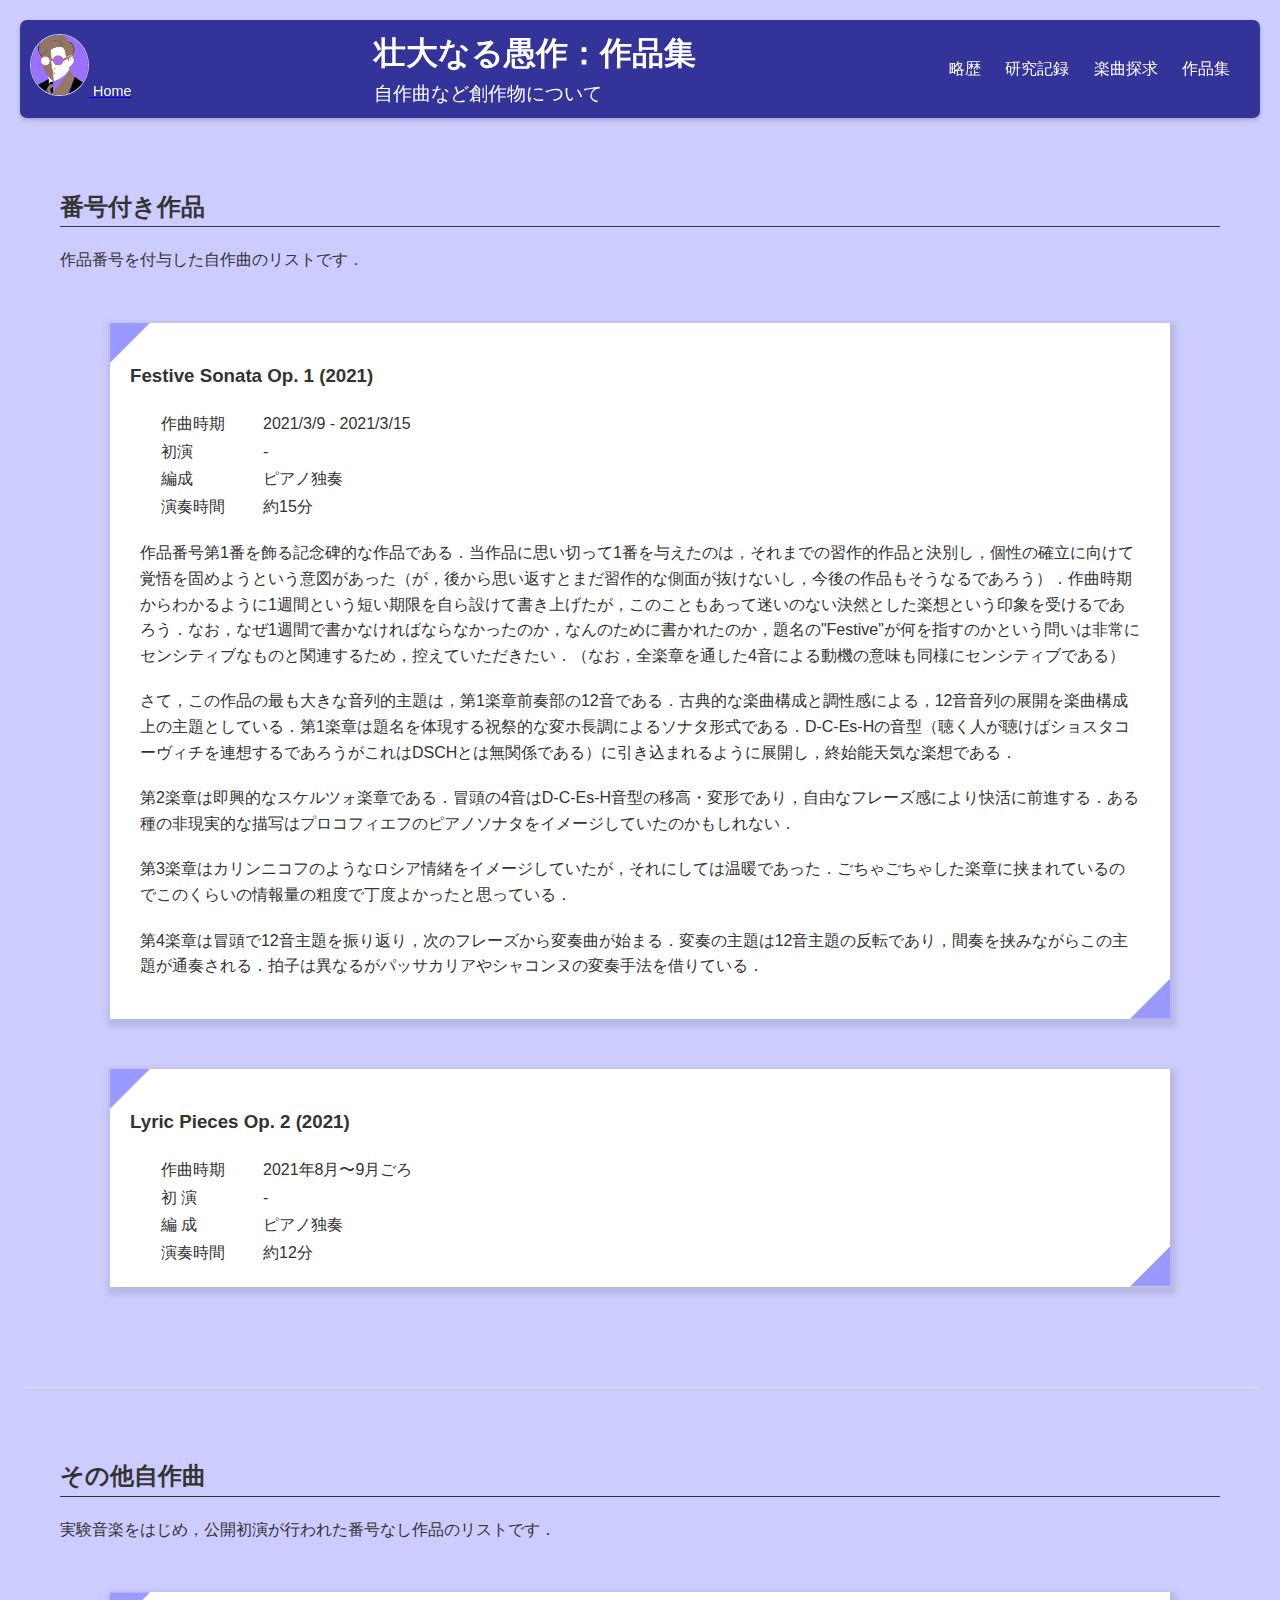
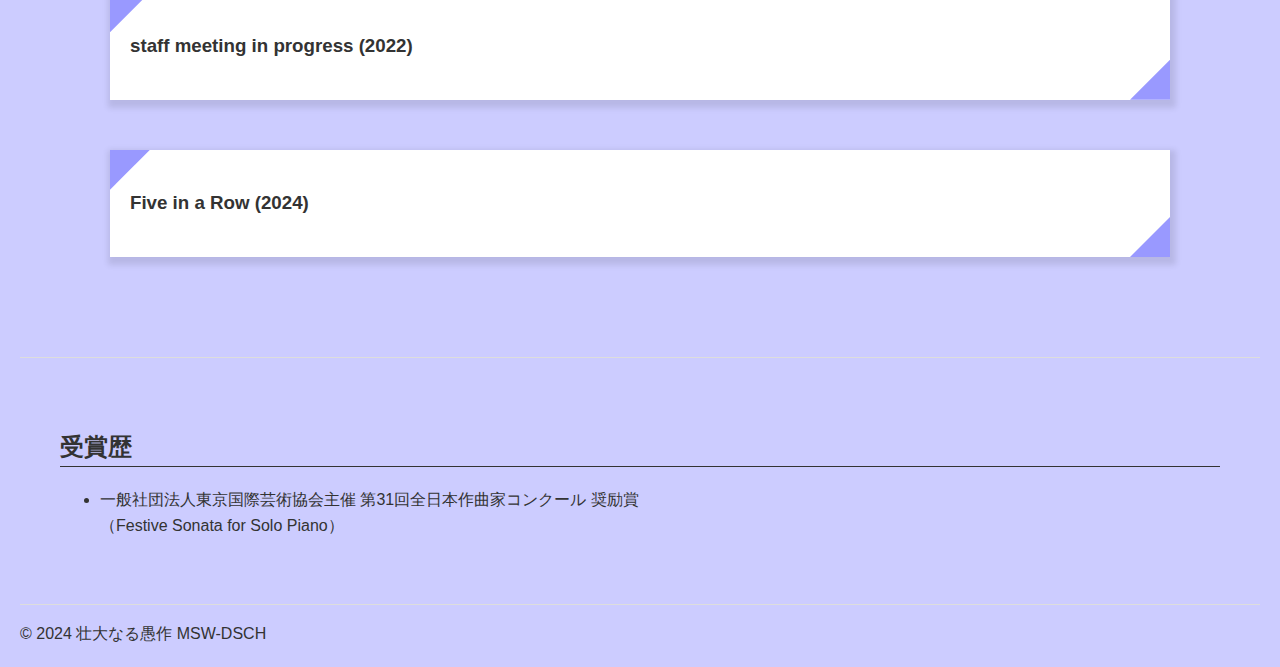
==== commit 71ecdead: "Update index.html" ====
--- a/composition/index.html
+++ b/composition/index.html
@@ -1,104 +1,80 @@
 <!DOCTYPE html>
 <html lang="ja">
-
 <head>
     <meta charset="UTF-8">
     <meta name="viewport" content="width=device-width, initial-scale=1.0">
     <title>作品集</title>
     <link rel="stylesheet" href="../style.css">
-    <script>
-        document.addEventListener("DOMContentLoaded", () => {
-            fetch("../header.html")
-                .then(response => response.text())
-                .then(data => {
-                    document.getElementById("header").innerHTML = data;
-                });
-
-            fetch("../footer.html")
-                .then(response => response.text())
-                .then(data => {
-                    document.getElementById("footer").innerHTML = data;
-                });
-        });
-    </script>
 </head>
-
 <body>
-    <div id="header"></div>
+    <header>
+        <div class="icon">
+            <a href="../index.html">
+                <img src="../icon.JPG" alt="トップページ">
+                <span>Home</span>
+            </a>
+        </div>
+        <div class="citetitle">
+            <h1>壮大なる愚作：作品集</h1>
+            自作曲など創作物について
+        </div>
+        <nav>
+            <a href="../introduction/index.html">略歴</a>
+            <a href="../research/index.html">研究記録</a>
+            <a href="../music/index.html">楽曲探求</a>
+            <a href="../composition/index.html">作品集</a>
+        </nav>
+    </header>
     <section id="opus">
         <h2>番号付き作品</h2>
         <p>
             作品番号を付与した自作曲のリストです．
         </p>
-        <div class="sticker">
-            <h3>Festive Sonata Op. 1 (2021)</h3>
-            <table>
-                <tr>
-                    <td>作曲時期</td>
-                    <td>2021/3/9 - 2021/3/15</td>
-                </tr>
-                <tr>
-                    <td>初演</td>
-                    <td> - </td>
-                </tr>
-                <tr>
-                    <td>編成</td>
-                    <td>ピアノ独奏</td>
-                </tr>
-                <tr>
-                    <td>演奏時間</td>
-                    <td>約15分</td>
-                </tr>
-            </table>
-            <p>
-                作品番号第1番を飾る記念碑的な作品である．当作品に思い切って1番を与えたのは，それまでの習作的作品と決別し，個性の確立に向けて覚悟を固めようという意図があった（が，後から思い返すとまだ習作的な側面が抜けないし，今後の作品もそうなるであろう）．作曲時期からわかるように1週間という短い期限を自ら設けて書き上げたが，このこともあって迷いのない決然とした楽想という印象を受けるであろう．なお，なぜ1週間で書かなければならなかったのか，なんのために書かれたのか，題名の"Festive"が何を指すのかという問いは非常にセンシティブなものと関連するため，控えていただきたい．（なお，全楽章を通した4音による動機の意味も同様にセンシティブである）
-            </p>
-            <p>
-                さて，この作品の最も大きな音列的主題は，第1楽章前奏部の12音である．古典的な楽曲構成と調性感による，12音音列の展開を楽曲構成上の主題としている．第1楽章は題名を体現する祝祭的な変ホ長調によるソナタ形式である．D-C-Es-Hの音型（聴く人が聴けばショスタコーヴィチを連想するであろうがこれはDSCHとは無関係である）に引き込まれるように展開し，終始能天気な楽想である．
-            </p>
-            <p>
-                第2楽章は即興的なスケルツォ楽章である．冒頭の4音はD-C-Es-H音型の移高・変形であり，自由なフレーズ感により快活に前進する．ある種の非現実的な描写はプロコフィエフのピアノソナタをイメージしていたのかもしれない．
-            </p>
-            <p>
-                第3楽章はカリンニコフのようなロシア情緒をイメージしていたが，それにしては温暖であった．ごちゃごちゃした楽章に挟まれているのでこのくらいの情報量の粗度で丁度よかったと思っている．
-            </p>
-            <p>
-                第4楽章は冒頭で12音主題を振り返り，次のフレーズから変奏曲が始まる．変奏の主題は12音主題の反転であり，間奏を挟みながらこの主題が通奏される．拍子は異なるがパッサカリアやシャコンヌの変奏手法を借りている．
-            </p>
-        </div>
-        <div class="sticker">
-            <h3>Lyric Pieces Op. 2 (2021)</h3>
-            <table>
-                <tr>
-                    <td>作曲時期</td>
-                    <td>2021年8月〜9月ごろ</td>
-                </tr>
-                <tr>
-                    <td>初 演</td>
-                    <td> - </td>
-                </tr>
-                <tr>
-                    <td>編 成</td>
-                    <td>ピアノ独奏</td>
-                </tr>
-                <tr>
-                    <td>演奏時間</td>
-                    <td>約12分</td>
-                </tr>
-            </table>
-        </div>
+            <div class="sticker">
+                <h3>Festive Sonata Op. 1 (2021)</h3>
+                <table>
+                    <tr><td>作曲時期</td><td>2021/3/9 - 2021/3/15</td></tr>
+                    <tr><td>初演</td><td> - </td></tr>
+                    <tr><td>編成</td><td>ピアノ独奏</td></tr>
+                    <tr><td>演奏時間</td><td>約15分</td></tr>
+                </table>
+                <p>
+                    作品番号第1番を飾る記念碑的な作品である．当作品に思い切って1番を与えたのは，それまでの習作的作品と決別し，個性の確立に向けて覚悟を固めようという意図があった（が，後から思い返すとまだ習作的な側面が抜けないし，今後の作品もそうなるであろう）．作曲時期からわかるように1週間という短い期限を自ら設けて書き上げたが，このこともあって迷いのない決然とした楽想という印象を受けるであろう．なお，なぜ1週間で書かなければならなかったのか，なんのために書かれたのか，題名の"Festive"が何を指すのかという問いは非常にセンシティブなものと関連するため，控えていただきたい．（なお，全楽章を通した4音による動機の意味も同様にセンシティブである）
+                </p>
+                <p>
+                    さて，この作品の最も大きな音列的主題は，第1楽章前奏部の12音である．古典的な楽曲構成と調性感による，12音音列の展開を楽曲構成上の主題としている．第1楽章は題名を体現する祝祭的な変ホ長調によるソナタ形式である．D-C-Es-Hの音型（聴く人が聴けばショスタコーヴィチを連想するであろうがこれはDSCHとは無関係である）に引き込まれるように展開し，終始能天気な楽想である．
+                </p>
+                <p>
+                    第2楽章は即興的なスケルツォ楽章である．冒頭の4音はD-C-Es-H音型の移高・変形であり，自由なフレーズ感により快活に前進する．ある種の非現実的な描写はプロコフィエフのピアノソナタをイメージしていたのかもしれない．
+                </p>
+                <p>
+                    第3楽章はカリンニコフのようなロシア情緒をイメージしていたが，それにしては温暖であった．ごちゃごちゃした楽章に挟まれているのでこのくらいの情報量の粗度で丁度よかったと思っている．
+                </p>
+                <p>
+                    第4楽章は冒頭で12音主題を振り返り，次のフレーズから変奏曲が始まる．変奏の主題は12音主題の反転であり，間奏を挟みながらこの主題が通奏される．拍子は異なるがパッサカリアやシャコンヌの変奏手法を借りている．
+                </p>
+            </div>
+            <div class="sticker">
+                <h3>Lyric Pieces Op. 2 (2021)</h3>
+                <table>
+                    <tr><td>作曲時期</td><td>2021年8月〜9月ごろ</td></tr>
+                    <tr><td>初 演</td><td> - </td></tr>
+                    <tr><td>編 成</td><td>ピアノ独奏</td></tr>
+                    <tr><td>演奏時間</td><td>約12分</td></tr>
+                </table>
+            </div>
     </section>
     <section id="otherpieces">
         <h2>その他自作曲</h2>
         <p>
             実験音楽をはじめ，公開初演が行われた番号なし作品のリストです．
         </p>
-        <div class="sticker">
-            <h3>staff meeting in progress (2022)</h3>
-        </div>
-        <div class="sticker">
-            <h3>Five in a Row (2024)</h3>
-        </div>
+            <div class="sticker">
+                <h3>staff meeting in progress (2022)</h3>
+            </div>
+            <div class="sticker">
+                <h3>Five in a Row (2024)</h3>
+            </div>
     </section>
     <section id="prize">
         <h2>受賞歴</h2>
@@ -109,7 +85,8 @@
             </li>
         </ul>
     </section>
-    <div id="footer"></div>
+    <footer>
+        <p>© 2024 壮大なる愚作 MSW-DSCH</p>
+    </footer>
 </body>
-
-</html>+</html>
--- a/style.css
+++ b/style.css
@@ -65,8 +65,10 @@
     color: white;
 }
 
-.citetitle {
-    padding: 5px;
+.citetitle h1 {
+    font-size: 2.0rem;
+    color: white;
+    margin: 0px;
 }
 
 header nav a {
